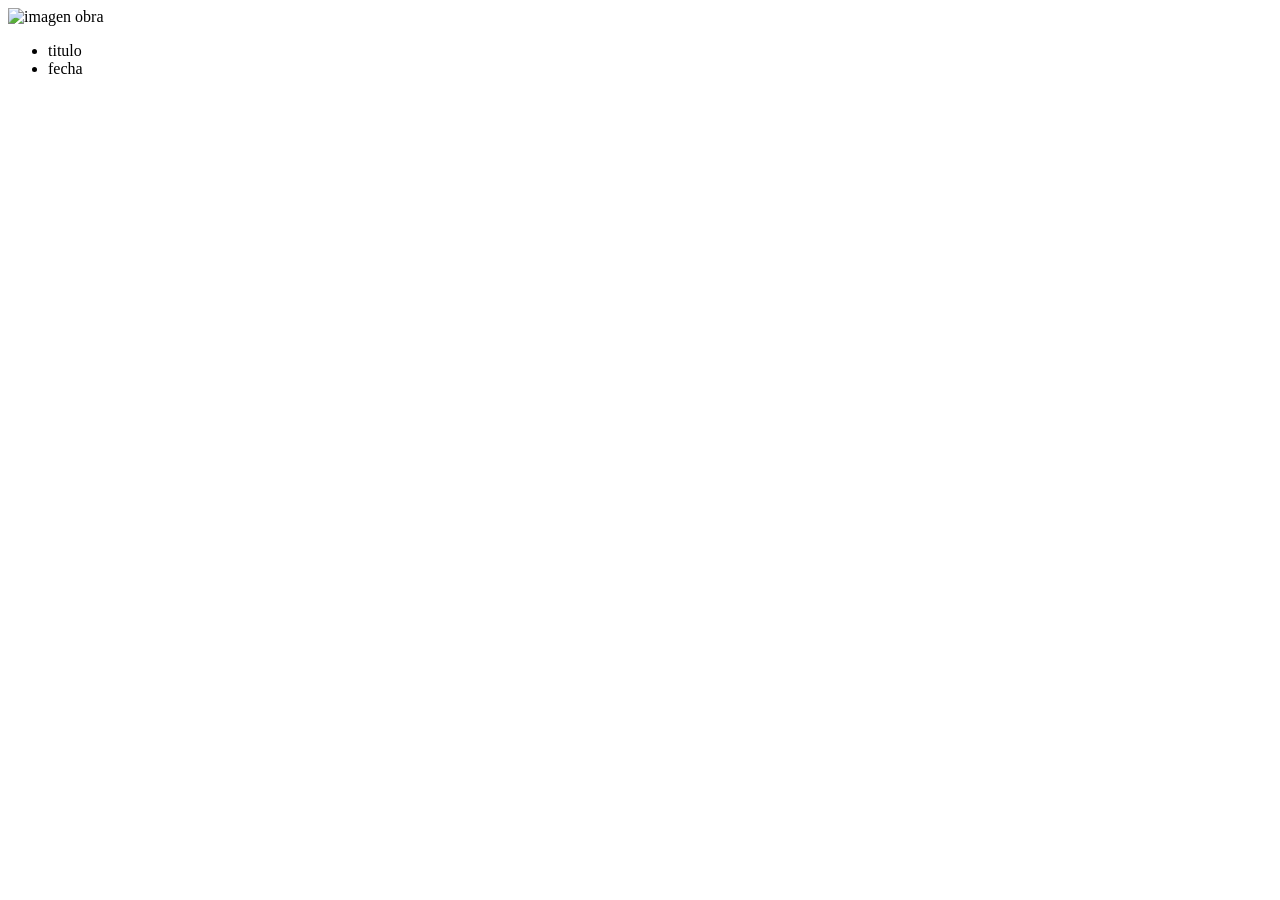
==== templates/artworks.html @ b6fb6890 "lk1" ====
<!DOCTYPE html>
<html lang="en">

<head>
    <meta charset="UTF-8">
    <meta name="viewport" content="width=device-width, initial-scale=1.0">
    <title>Document</title>
</head>

<body>
    <div>
        <img src="" alt="imagen obra" id="img">
        <ul>
            <li id="titulo">titulo</li>
            <li id="fecha">fecha</li>
        </ul>
    </div>
</body>

</html>
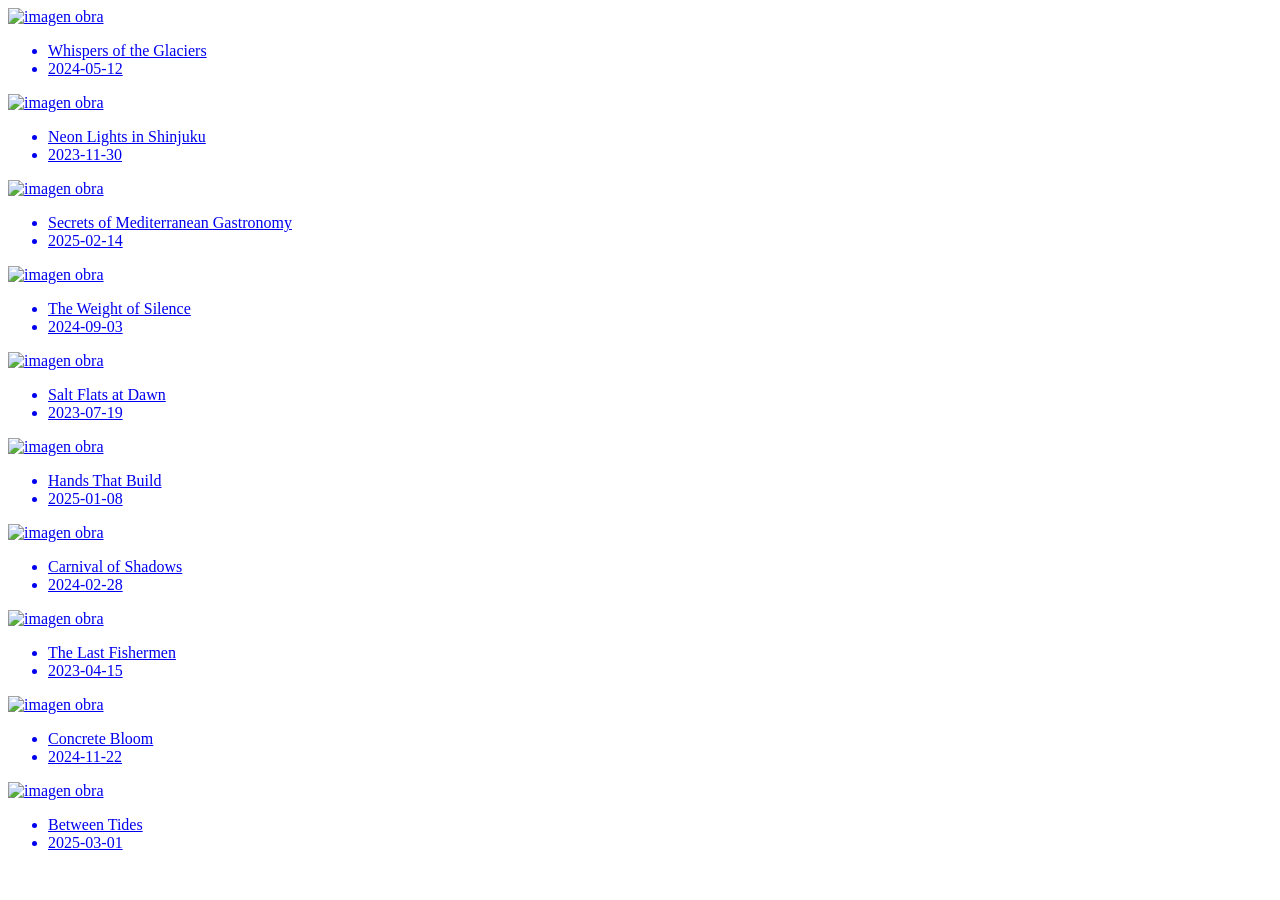
==== commit 699cee62: "a24" ====
--- a/templates/artworks.html
+++ b/templates/artworks.html
@@ -5,16 +5,11 @@
     <meta charset="UTF-8">
     <meta name="viewport" content="width=device-width, initial-scale=1.0">
     <title>Document</title>
+    <script src="../js/artworkArray.js" defer></script>
 </head>
 
 <body>
-    <div>
-        <img src="" alt="imagen obra" id="img">
-        <ul>
-            <li id="titulo">titulo</li>
-            <li id="fecha">fecha</li>
-        </ul>
-    </div>
+    <div id="grid"></div>
 </body>
 
 </html>
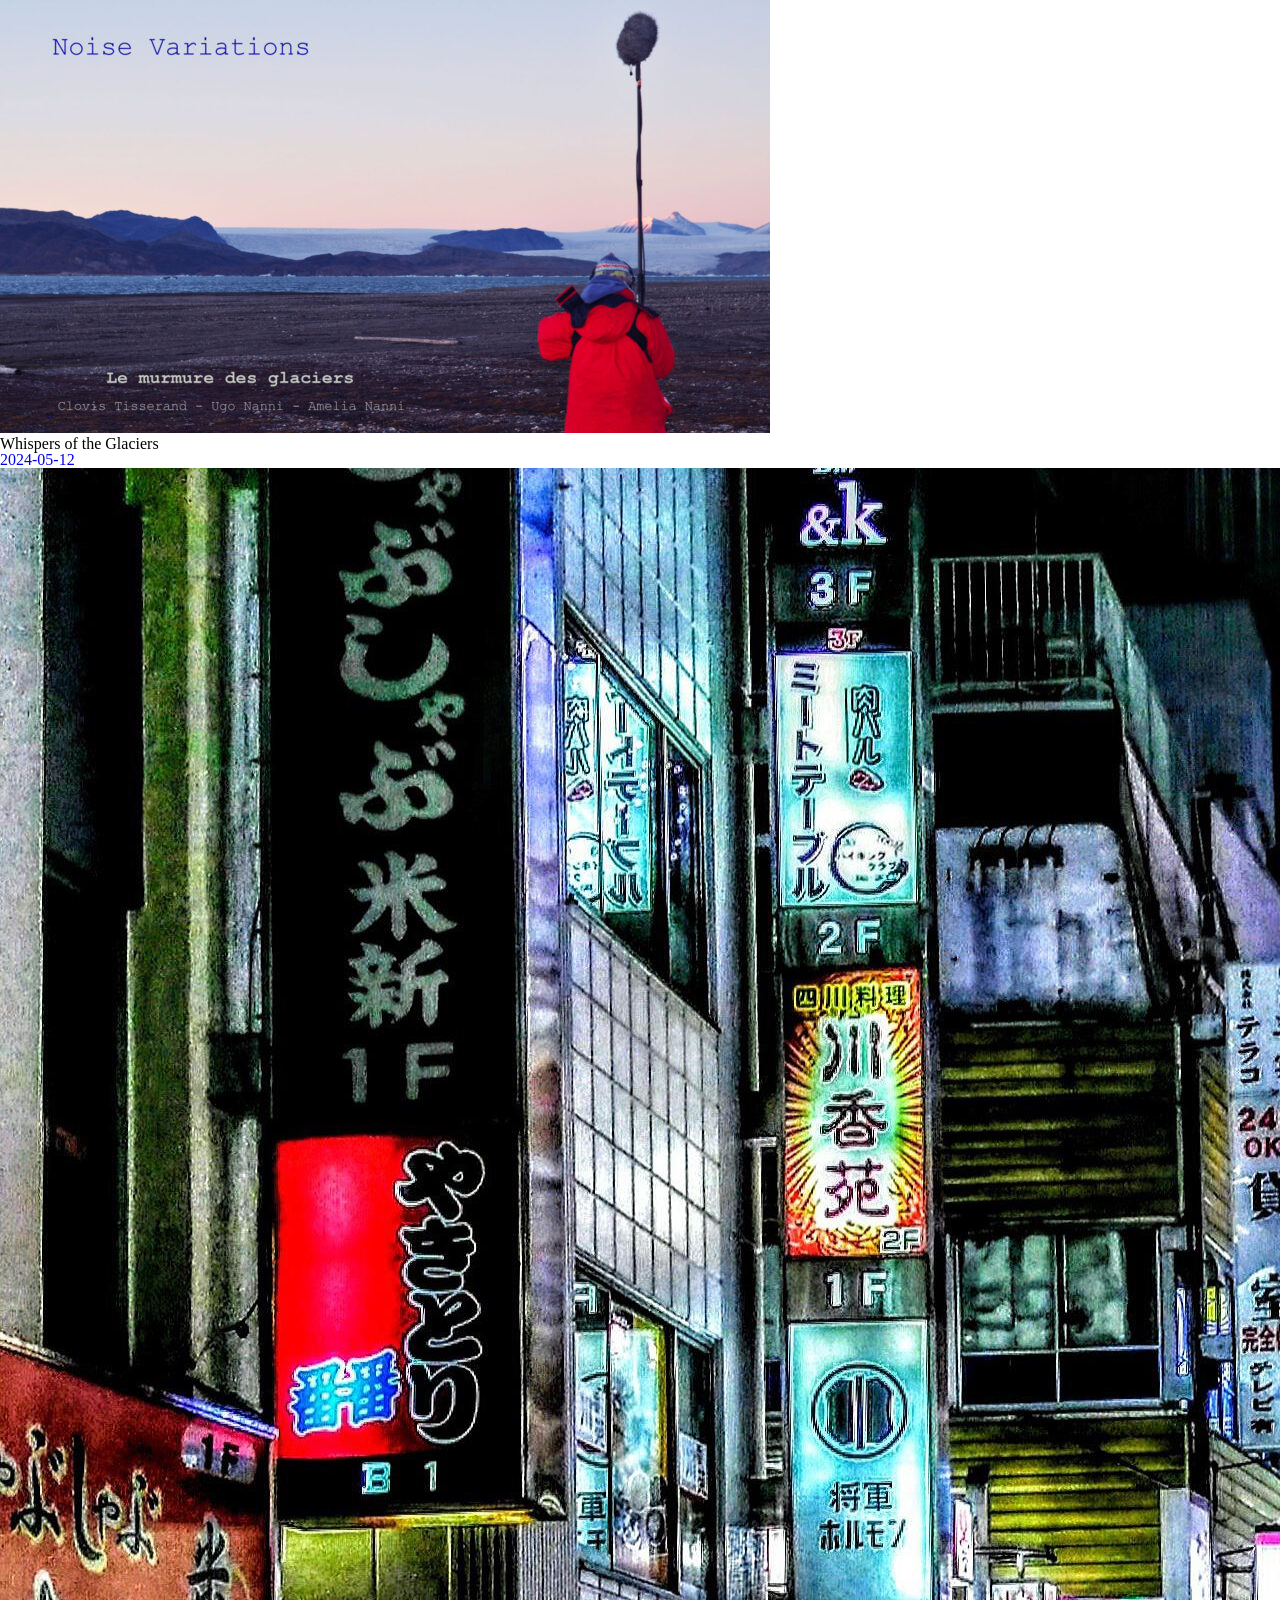
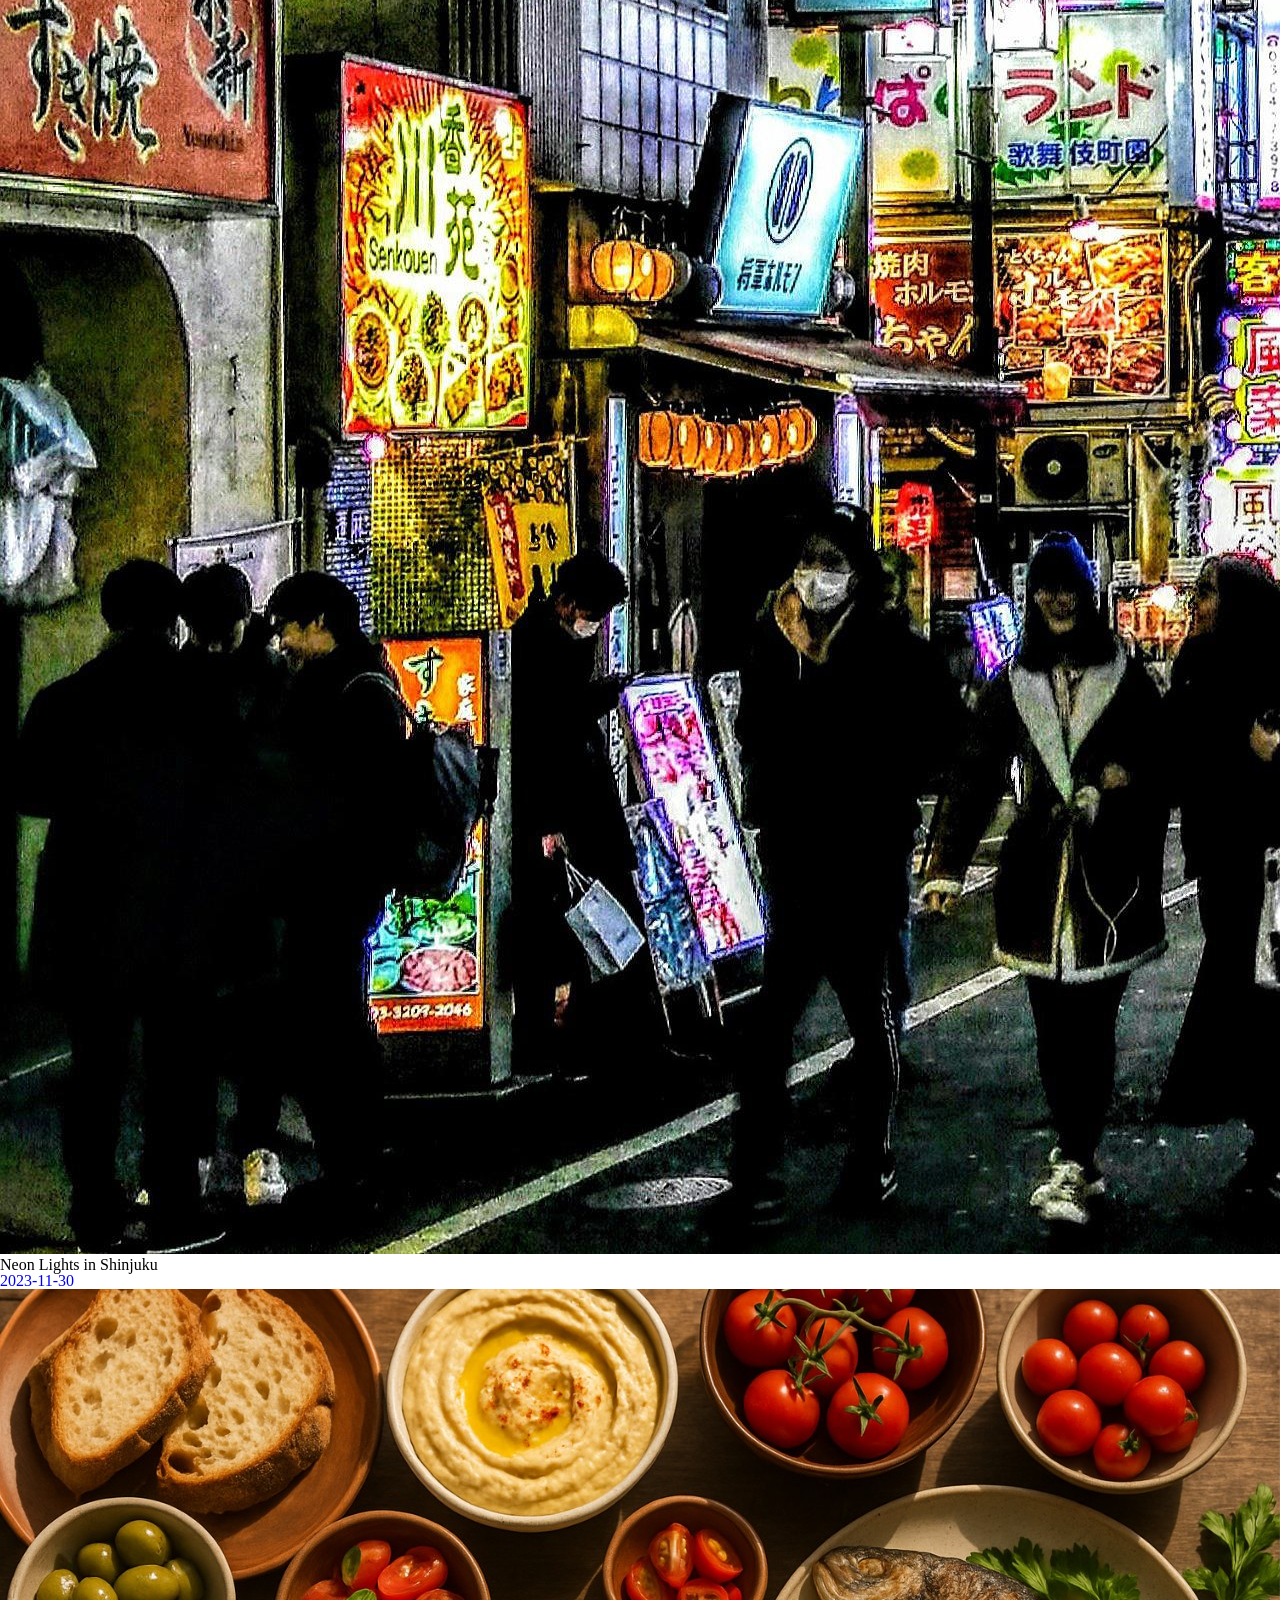
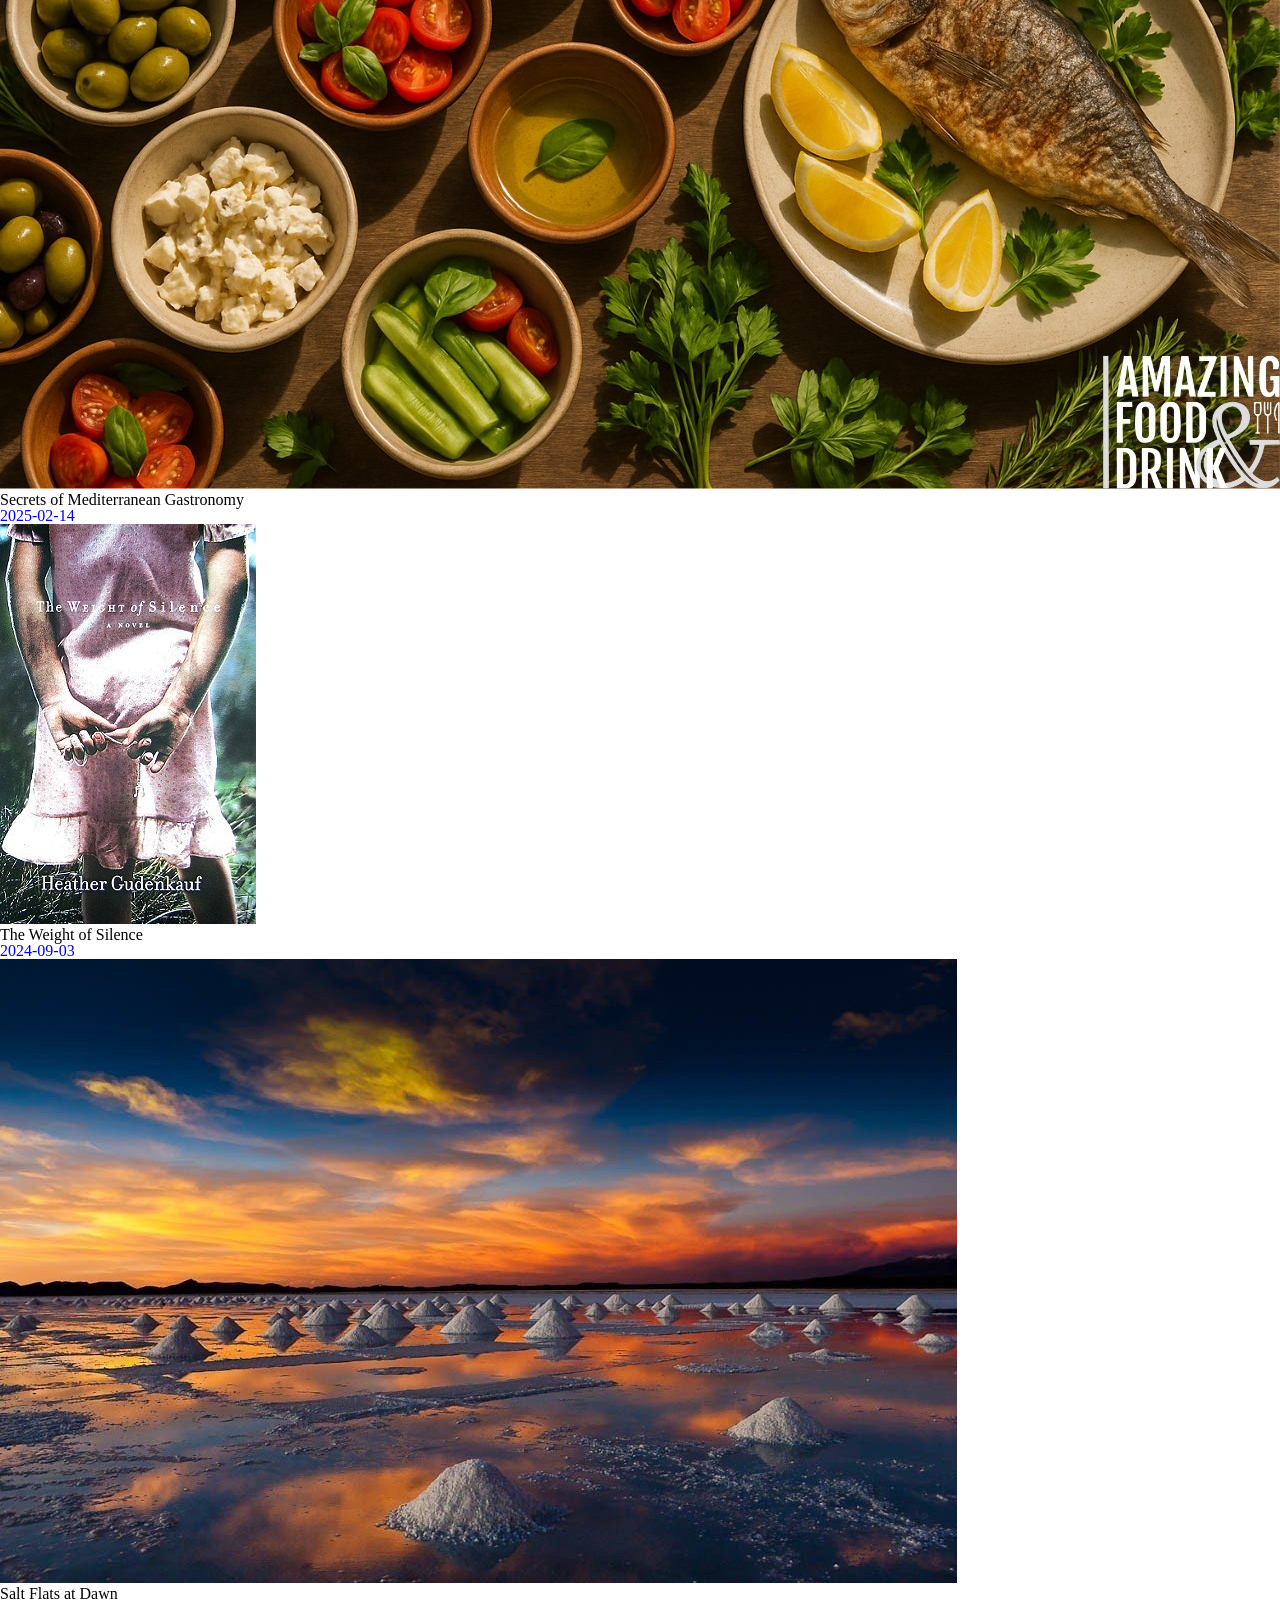
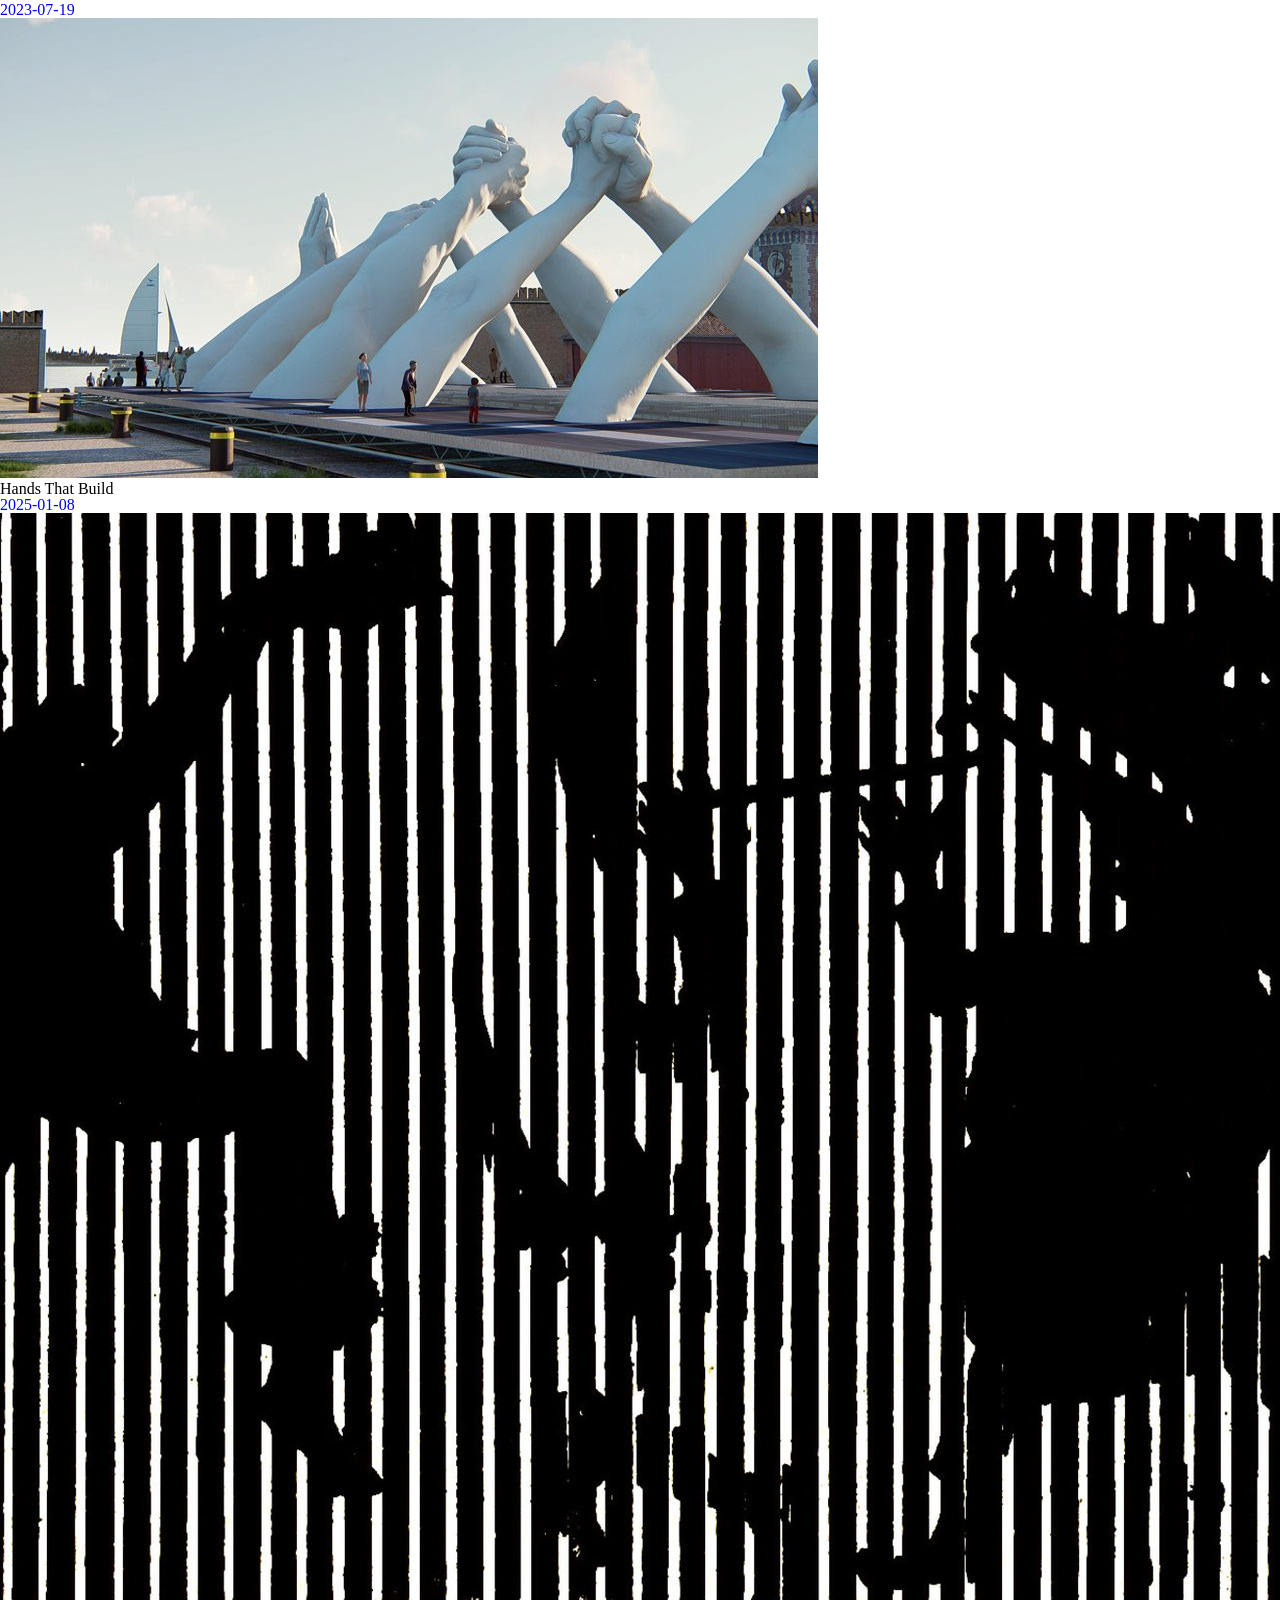
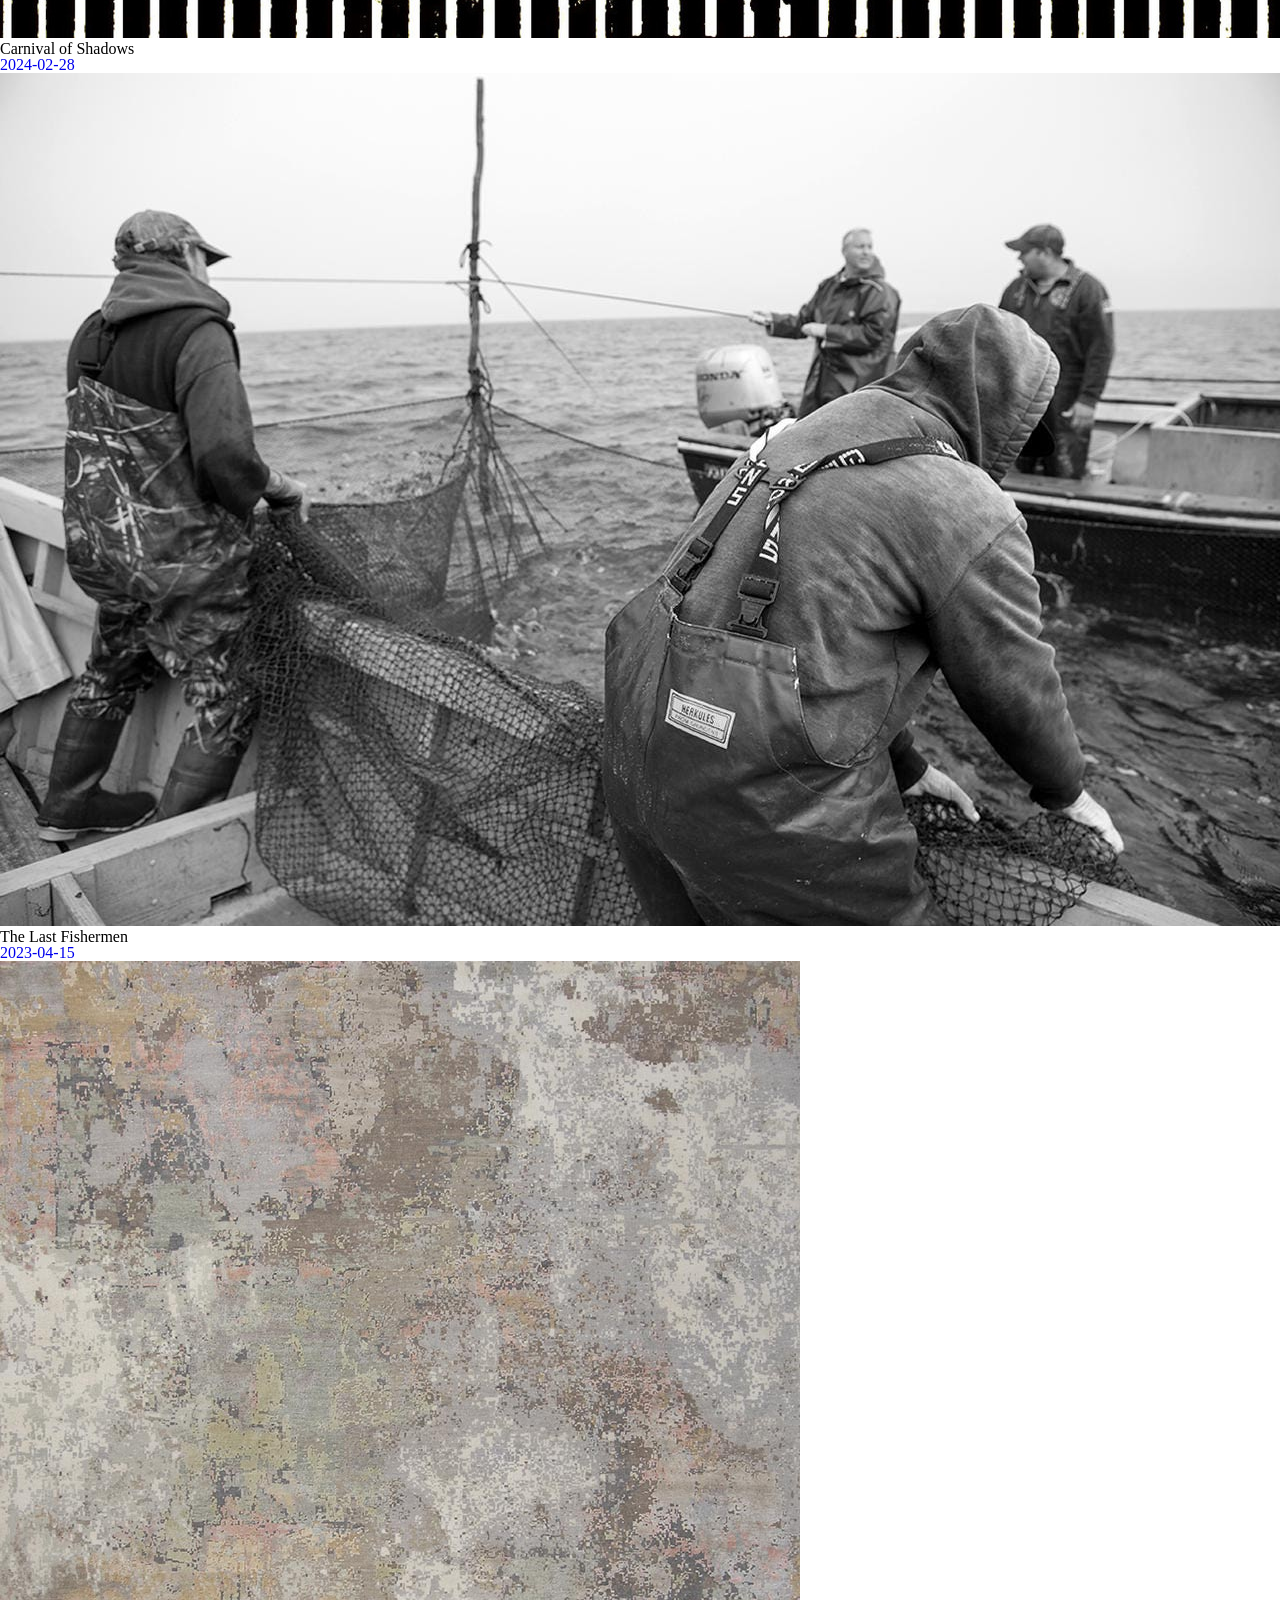
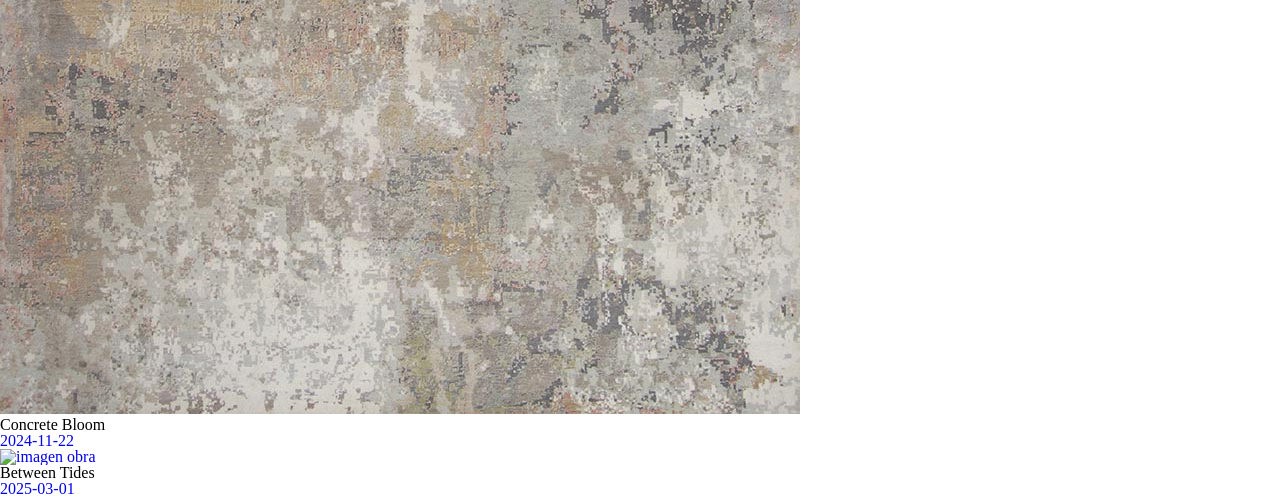
==== commit 5449d24d: "lkfin" ====
--- a/templates/artworks.html
+++ b/templates/artworks.html
@@ -6,6 +6,8 @@
     <meta name="viewport" content="width=device-width, initial-scale=1.0">
     <title>Document</title>
     <script src="../js/artworkArray.js" defer></script>
+    <link rel="stylesheet" href="/css/reset.css">
+    <link rel="stylesheet" href="/css/style.css">
 </head>
 
 <body>
--- a/css/style.css
+++ b/css/style.css
@@ -0,0 +1,252 @@
+:root {
+  --griffith-red: rgba(229, 34, 50, 1);
+  --dark-red: rgba(212, 19, 35, 1);
+  --black: rgba(30, 30, 30, 1);
+  --white: rgba(255, 255, 255, 1);
+  --grey: rgba(236, 236, 236, 1);
+
+  /* tipografia */
+  --font-family: "Inter", sans-serif;
+  --font-weight-medium: 500;
+
+  font-size: 16px;
+
+  /* tamaños */
+  --xl-font-size: 8rem; 
+  --l-font-size: 4rem; 
+  --m-font-size: 1.5rem; 
+  --s-font-size: 1rem; 
+  --xs-font-size: 0.8rem; 
+}
+
+/* Misma tipografia y peso para todo el texto y titulos */
+* p {
+  font-family: var(--font-family);
+  font-weight: var(--font-weight-medium);
+  line-height: 120%;
+}
+
+* h1, h2, h3, h4, h5, h6 {
+  font-family: var(--font-family);
+  font-weight: var(--font-weight-medium);
+}
+
+h1 {
+  font-size: var(--xl-font-size);
+}
+
+h2 {
+  font-size: var(--l-font-size);
+}
+
+/* navbar */
+header {
+  position:fixed;
+  width: 100%;
+  z-index: 10;
+  background-color: red;
+  font-size: var(--m-font-size);
+}
+
+main{
+  background: var(--white);
+}
+
+nav ul {
+  display:flex;
+  justify-content: space-between;
+  height: 3rem;
+   padding: 1rem;
+}
+
+nav li {
+ align-items: center;
+height: 100%;
+  width: 100%;
+}
+
+nav a {
+  color: aliceblue;
+  text-decoration: none;
+  justify-content: center;
+  align-items: center;
+  display: flex;
+  height: 100%;
+  width: 100%;
+}
+
+nav li p {
+  text-align: center;
+  
+}
+
+nav a:hover {
+  font-weight: bolder;
+}
+
+nav img {
+  
+  align-self: center;
+  height: 61px;
+}
+#accounticon{
+filter: invert(100%);
+}
+
+/* hero */
+.hero {
+  height: 50vh;
+  background: var(--black);
+  padding: 11rem 8rem 8rem 8rem;
+  color: var(--white);
+  display: flex;
+  align-items: center;
+}
+
+/*  contenedor hero */
+.hero-container {
+  width: 100%;
+  display: flex;
+  justify-content: space-between;
+  align-items: center;
+}
+
+/* izq */
+.hero-izq {
+  display: flex;
+}
+
+/* titulo h1 hero */
+.hero-titulo h1 {
+  color: var(--white);
+  background: var(--griffith-red);
+  margin-bottom: 2rem; 
+  padding: 1.5rem;
+}
+
+.hero-titulo h2 {
+  color: var(--white);
+ 
+}
+
+/* der */
+.hero-der {
+  display: flex;
+  align-items: center;
+}
+
+/* barra buscador */
+.buscar {
+  height: 50px;
+  position: relative;
+  display: flex;
+  align-items: center;
+  padding: 1rem; 
+  background: var(--grey);
+  border-radius: 1rem;
+  border: none;
+  outline: none;
+  font-size: var(--s-font-size);
+  box-sizing: border-box;
+}
+
+.buscar input {
+  width: 100%;
+  background: transparent;
+  border: none;
+}
+
+.buscar img {
+  height:100%;
+}
+
+/* about */
+.about {
+
+  padding: 8rem;
+  color: var(--black);
+  display: flex;
+  align-items: center;
+}
+
+/*  contenedor about */
+.about-container {
+  gap: 2rem;
+  display: flex;
+  justify-content: space-between;
+  align-items: center;
+}
+
+/* izq */
+.about-izq {
+  display: flex;
+}
+
+/* titulo h1 about */
+
+.about-titulo h2 {
+  color: var(--black);
+ margin-bottom: 2rem;
+}
+
+/* der */
+.about-der {
+  display: flex;
+  align-items: center;
+}
+
+.about-der img {
+  height:100%;
+  padding: 2rem;
+}
+
+.footer-container {
+  display: flex;
+  justify-content: space-between;
+  background-color: var(--grey);
+  padding: 30px 50px;
+  font-size: var(--s-font-size);
+  align-items: flex-end;
+}
+
+.footer-mid img {
+  width: 2.5rem;
+  margin: 0.3rem;
+  
+}
+
+.footer-mid {
+  display: flex;
+  flex-direction: row;
+  row-gap: 0.5rem;
+  align-items: center;
+}
+
+.footer-dcha img {
+  width: 10rem;
+}
+
+.footer-izq ul {
+  list-style: disc;
+  margin-left: 2rem;
+  font-family: "Inter", sans-serif;
+  font-size: var(--xs-font-size);
+}
+
+.footer-izq a {
+  color: black;
+}
+
+.obra {
+  display: flex;
+}
+
+.titulo {
+size: 4rem;
+color: black;
+text-decoration: none;
+}
+
+.link {
+  text-decoration: none;
+}
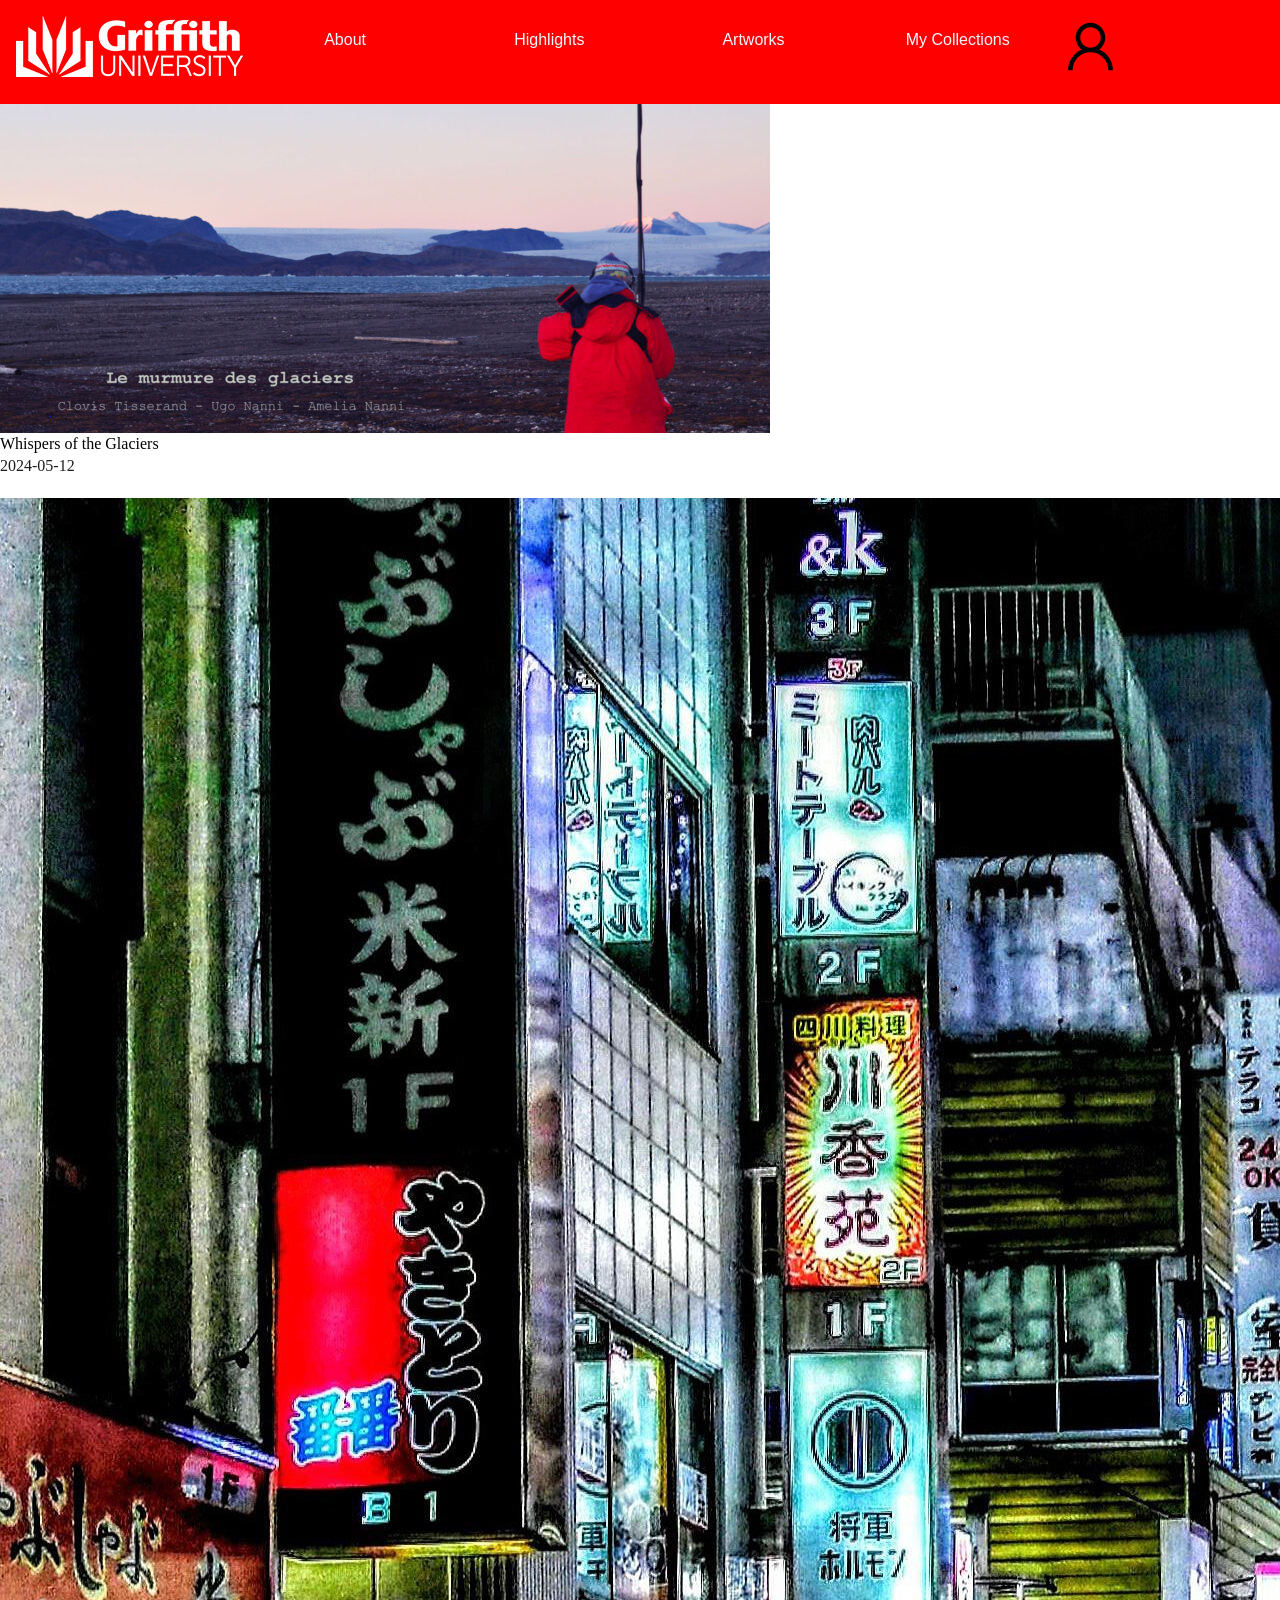
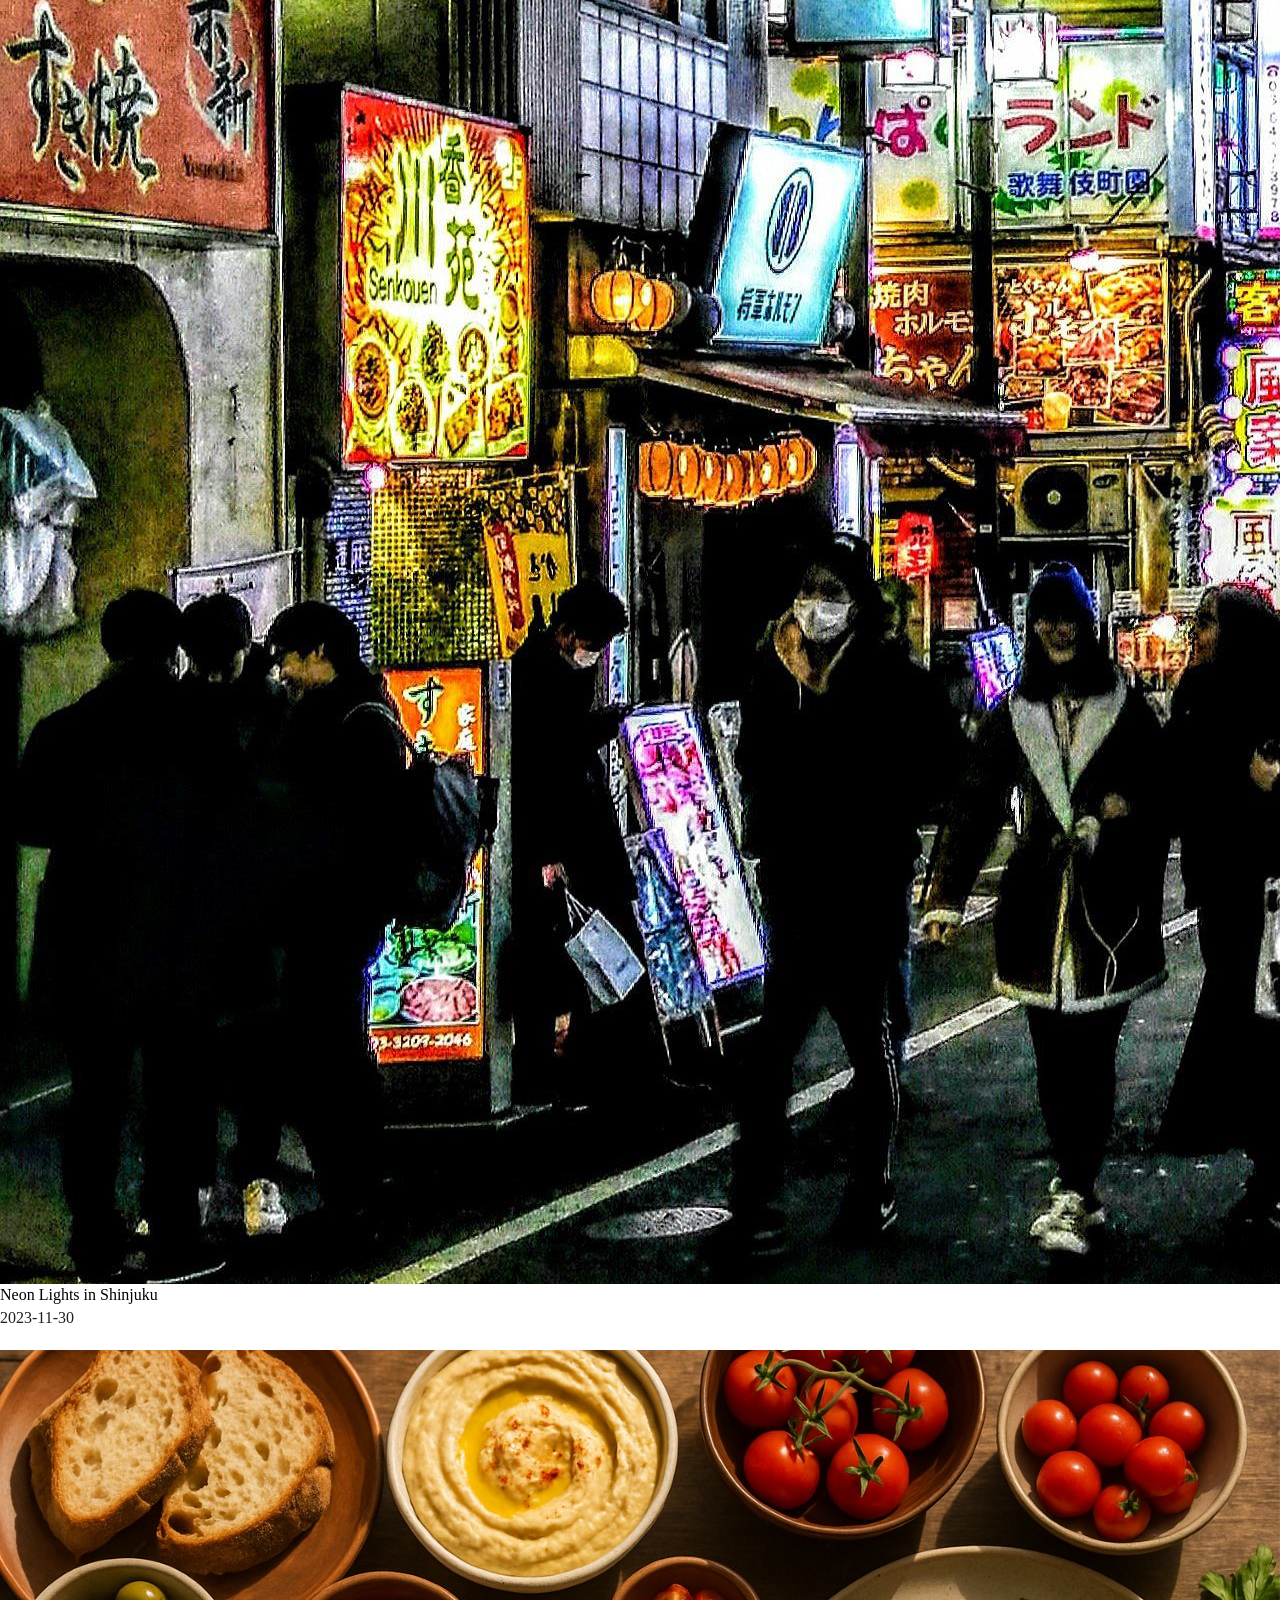
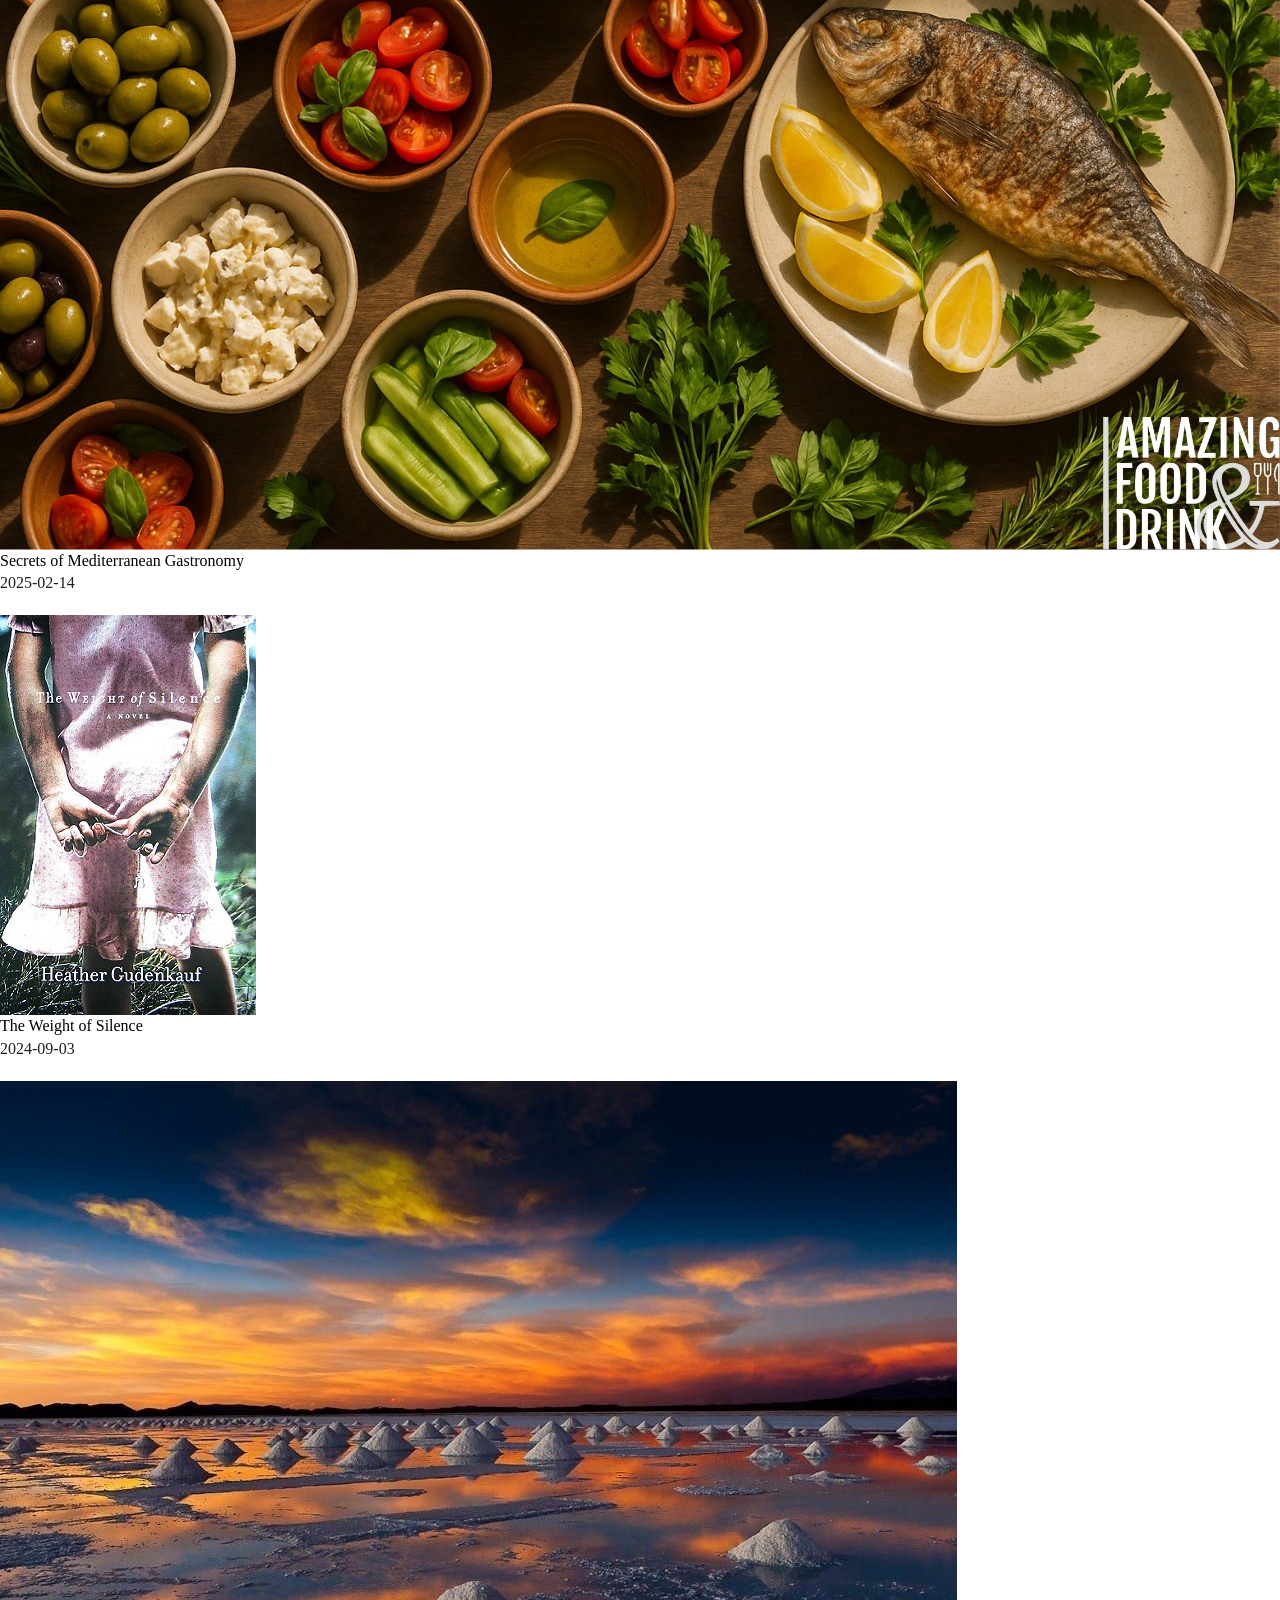
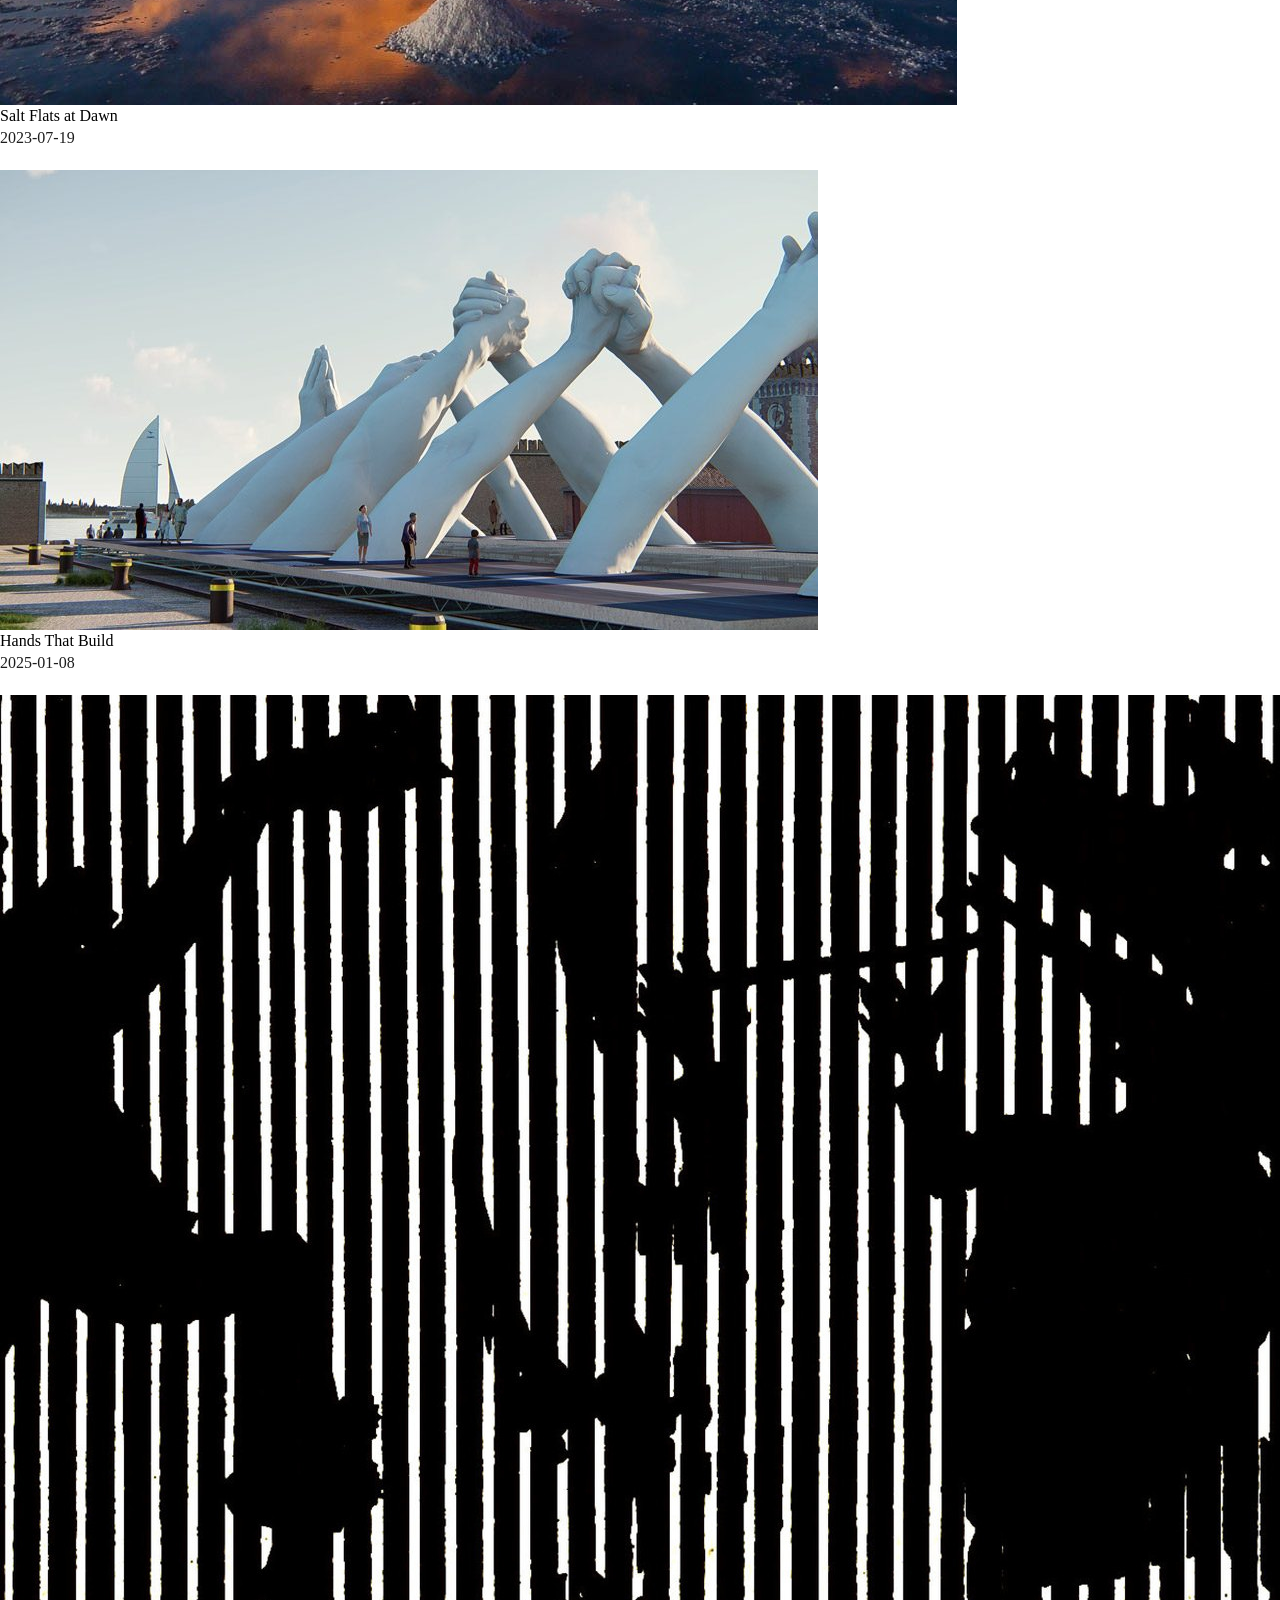
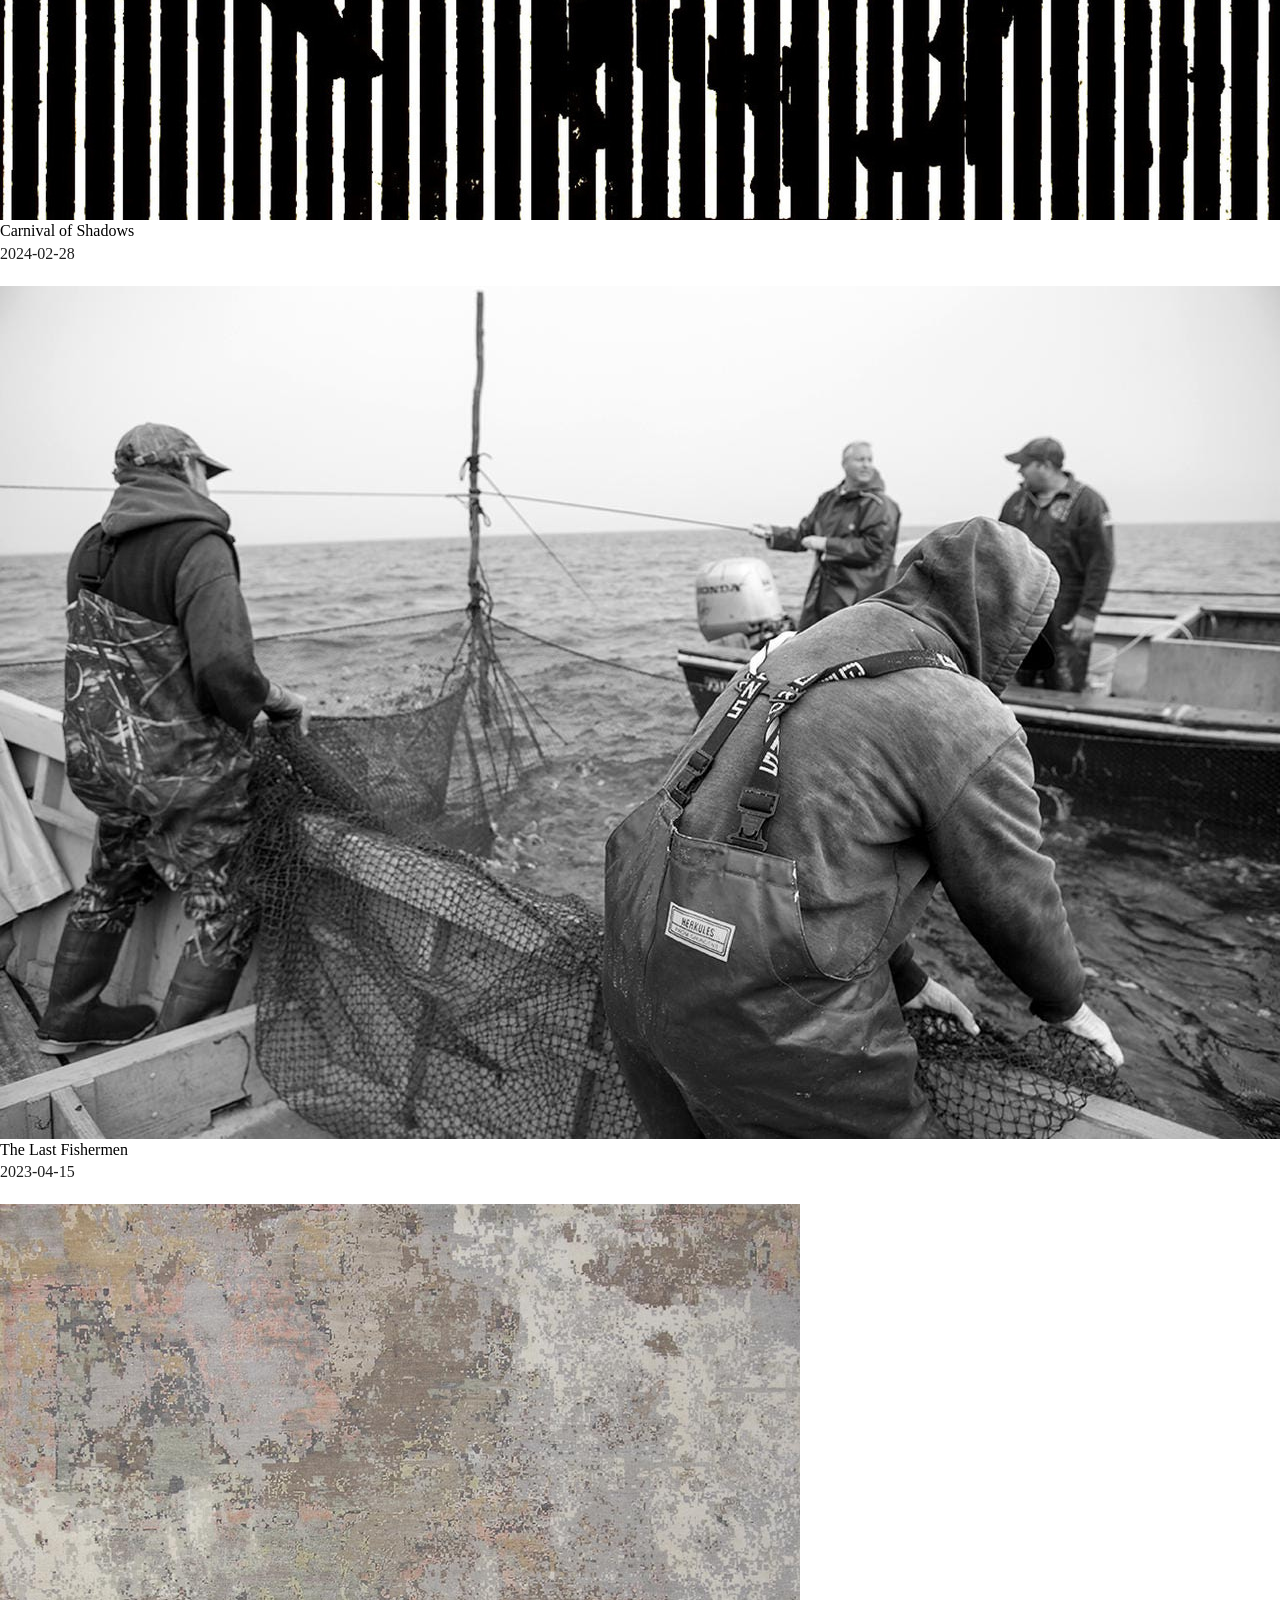
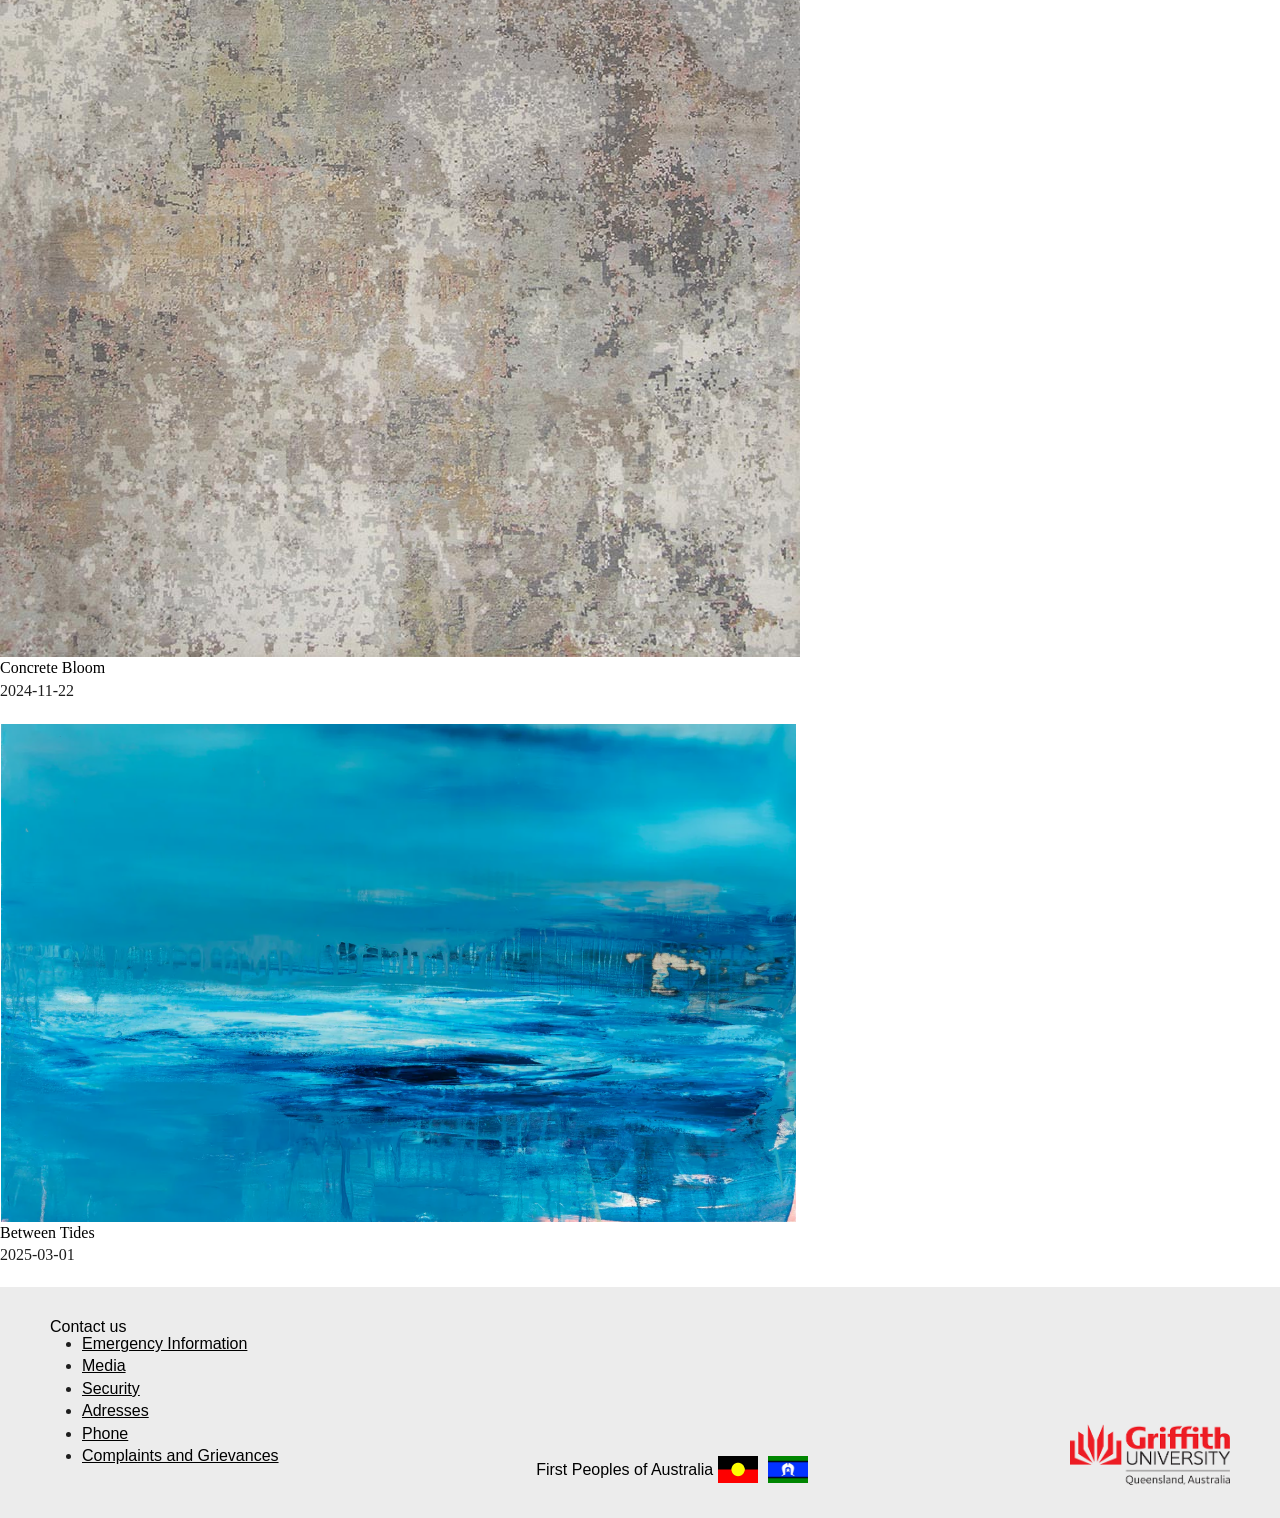
==== commit de6579ad: "a26" ====
--- a/templates/artworks.html
+++ b/templates/artworks.html
@@ -11,7 +11,47 @@
 </head>
 
 <body>
+    <header>
+<!-- nav bar -->
+    <nav>
+      <ul>
+        <li><img src="/img/fotos/griffithlogowhite.png" alt="griffithlogo"></li>
+        <li><a href="About.html"><div><p>About</p></div></a></li>
+        <li><a href="Highlights.html"><p>Highlights</p></a></li>
+        <li><a href="/templates/artworks.html"><p>Artworks</p></a></li>
+        <li><a href="/templates/mycollection.html"><p>My Collections</p></a></li>
+        <li><img src="/img/iconos/user.svg" alt="user icono"></li>
+      </ul>
+    </nav>
+  </header>
+<!-- cuadricula -->
+    <main>
     <div id="grid"></div>
+    </main>
+<!-- footer -->
+    <footer>
+    <div class="footer-container">
+      <div class="footer-izq">
+        <p>Contact us</p>
+        <ul>
+          <li><a href="https://www.griffith.edu.au/emergency-information" target="_blank"> Emergency Information</a></li>
+          <li><a href="https://www.griffith.edu.au/marketing-communications/media-and-communications" target="_blank">Media</a>  </li>
+          <li><a href="https://www.griffith.edu.au/campus-support" target="_blank"> Security</a> </li>
+          <li><a href="https://www.griffith.edu.au/about-griffith/campuses-facilities" target="_blank"> Adresses</a> </li>
+          <li><a href="https://www.griffith.edu.au/search" target="_blank"> Phone</a> </li>
+          <li><a href="https://www.griffith.edu.au/about-griffith/corporate-governance/complaints-and-grievances" target="_blank"> Complaints and Grievances</a> </li>
+        </ul>
+      </div>
+      <div class="footer-mid">
+        <p>First Peoples of Australia</p>
+        <img src="/img/fotos/australianflag.jpeg" alt="Australian Aboriginal flag" >
+        <img src="/img/fotos/torresstrait.jpeg" alt="Torres Strait Islander flag" >
+      </div>
+      <div class="footer-dcha">
+        <img src="/img/fotos/logogriffithcolor.png" alt="Logo Griffith University">
+      </div>
+    </div>
+  </footer>
 </body>
 
 </html>
--- a/css/style.css
+++ b/css/style.css
@@ -237,10 +237,69 @@
   color: black;
 }
 
+/* OBRA */
 .obra {
-  display: flex;
-}
-
+  height: 50vh;
+  background: var(--white);
+  padding: 11rem 8rem 8rem 8rem;
+  color: var(--black);
+  display: flex;
+  align-items: center; 
+}
+
+/*  contenedor OBRA */
+.obra-container {
+  width: 100%;
+  display: flex;
+  justify-content: space-between;
+  align-items: center;
+}
+
+.obra img {
+  width: 420px;
+  min-width: 420px;
+  height: auto;
+  display: block;
+}
+
+.obra#titulo {
+  font-size: 3rem;
+  font-weight: 700;
+  margin-bottom: 0.75rem;
+  line-height: 1.1;
+}
+
+#autor {
+  font-size: 1.4rem;
+  font-weight: 600;
+  margin-bottom: 1rem;
+}
+
+ul {
+  list-style: none;
+  margin-bottom: 1.5rem;
+}
+
+ul li {
+  font-size: var(--s-font-size);
+  color: var(--black);
+  margin-bottom: 0.4rem;
+}
+
+#localizacion {
+  margin-bottom: 1rem;
+}
+
+#desc {
+  line-height: 1.6;
+}
+
+#tags {
+  display: flex;
+  flex-wrap: wrap;
+  gap: 0.5rem;
+  margin-top: 1.5rem;
+}
 .titulo {
 size: 4rem;
 color: black;
